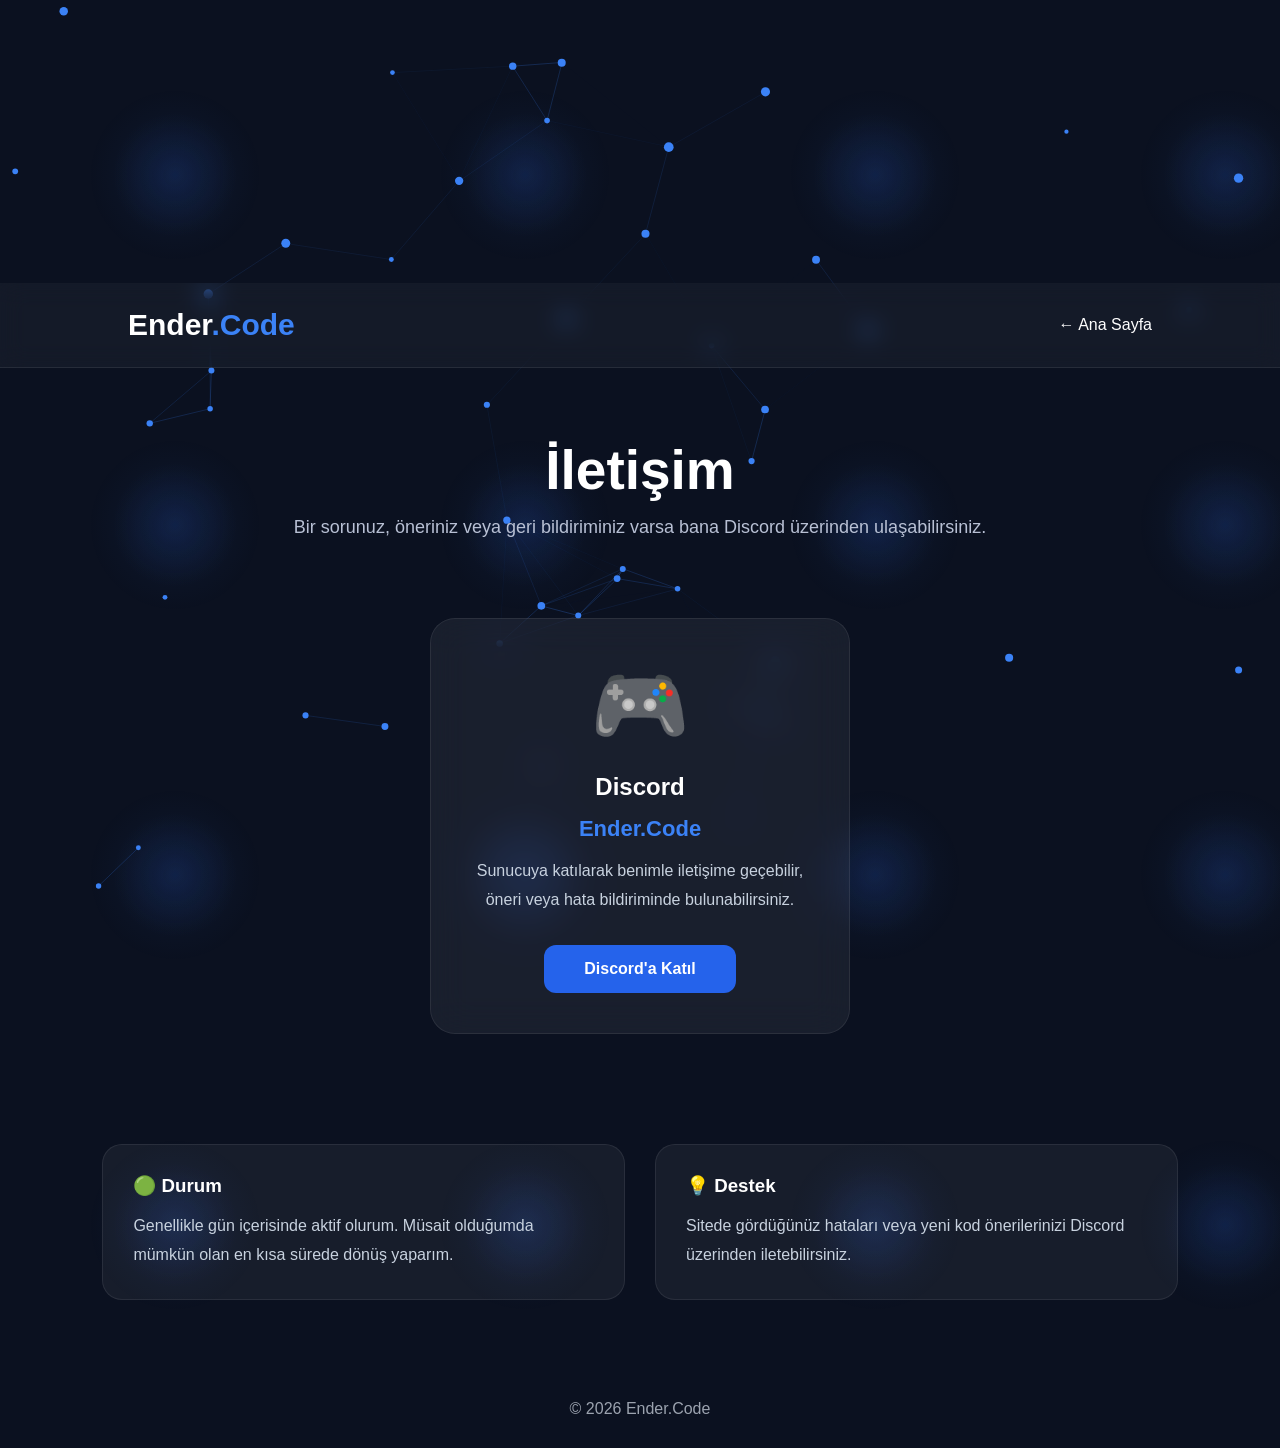
==== about.html @ ac8e67e0 "Siteyi güncelledim." ====
<!DOCTYPE html>
<html lang="tr">
<head>

<meta charset="UTF-8">
<meta name="viewport" content="width=device-width, initial-scale=1.0">

<title>Ender.Code | İletişim</title>

<link rel="stylesheet" href="d/about.css">

<link rel="preconnect" href="https://fonts.googleapis.com">
<link rel="preconnect" href="https://fonts.gstatic.com" crossorigin>

<link href="https://fonts.googleapis.com/css2?family=Poppins:wght@300;400;500;600;700&display=swap" rel="stylesheet">

</head>

<body>

<div id="particles"></div>

<header style="margin-top: -48.5%;">

<div class="logo">
Ender<span>.Code</span>
</div>

<a class="back" href="index.html">← Ana Sayfa</a>

</header>

<section class="hero">

<h1>İletişim</h1>

<p>
Bir sorunuz, öneriniz veya geri bildiriminiz varsa bana Discord üzerinden ulaşabilirsiniz.
</p>

</section>

<section class="contact">

<div class="discord-card">

<div class="icon">
🎮
</div>

<h2>Discord</h2>

<p class="username">
Ender.Code
</p>

<p class="desc">
Sunucuya katılarak benimle iletişime geçebilir, öneri veya hata bildiriminde bulunabilirsiniz.
</p>

<a href="#" class="btn">
Discord'a Katıl
</a>

</div>

</section>

<section class="info">

<div class="box">

<h3>🟢 Durum</h3>

<p>
Genellikle gün içerisinde aktif olurum.
Müsait olduğumda mümkün olan en kısa sürede dönüş yaparım.
</p>

</div>

<div class="box">

<h3>💡 Destek</h3>

<p>
Sitede gördüğünüz hataları veya yeni kod önerilerinizi Discord üzerinden iletebilirsiniz.
</p>

</div>

</section>

<footer>

<p>

© 2026 Ender.Code

</p>

</footer>

<script src="d/about.js"></script>

</body>
</html>
---- d/about.css ----
*{
margin:0;
padding:0;
box-sizing:border-box;
font-family:"Segoe UI",sans-serif;
}

body{
background:#0b1120;
color:white;
overflow-x:hidden;
}

/* Hareketli Arkaplan */

body::before{
content:"";
position:fixed;
width:200%;
height:200%;
background:
radial-gradient(circle,#2563eb22 0%,transparent 25%),
radial-gradient(circle,#3b82f611 0%,transparent 35%);
background-size:350px 350px;
animation:bg 18s linear infinite;
z-index:-2;
}

@keyframes bg{
from{
transform:translate(0,0);
}
to{
transform:translate(-220px,-220px);
}
}

header{
padding:25px 10%;
display:flex;
justify-content:space-between;
align-items:center;
background:rgba(255,255,255,.04);
backdrop-filter:blur(12px);
border-bottom:1px solid rgba(255,255,255,.08);
}

.logo{
font-size:30px;
font-weight:bold;
}

.logo span{
color:#3b82f6;
}

.back{
color:white;
text-decoration:none;
transition:.3s;
}

.back:hover{
color:#3b82f6;
}

.hero{
text-align:center;
padding:70px 20px 40px;
animation:fade 1s;
}

.hero h1{
font-size:55px;
margin-bottom:15px;
}

.hero p{
color:#b8c0d4;
font-size:18px;
}

/* ========================= */

.contact{

display:flex;
justify-content:center;

padding:40px;

}

.discord-card{

width:420px;

padding:40px;

border-radius:25px;

background:rgba(255,255,255,.06);

border:1px solid rgba(255,255,255,.08);

backdrop-filter:blur(18px);

text-align:center;

transition:.35s;

animation:float 5s ease-in-out infinite;

}

.discord-card:hover{

transform:translateY(-8px);

box-shadow:0 0 40px rgba(59,130,246,.35);

}

.icon{

font-size:80px;

margin-bottom:20px;

}

.username{

font-size:22px;

margin:15px 0;

color:#3b82f6;

font-weight:600;

}

.desc{

line-height:1.8;

color:#c8d2df;

margin-bottom:30px;

}

/* ========================= */

.btn{

display:inline-block;

padding:15px 40px;

border-radius:12px;

background:#2563eb;

color:white;

text-decoration:none;

font-weight:600;

transition:.3s;

animation:pulse 2s infinite;

}

.btn:hover{

transform:translateY(-4px);

box-shadow:0 0 25px #2563eb;

}

/* ========================= */

.info{

display:grid;

grid-template-columns:repeat(auto-fit,minmax(320px,1fr));

gap:30px;

padding:70px 8%;

}

.box{

background:rgba(255,255,255,.05);

padding:30px;

border-radius:20px;

border:1px solid rgba(255,255,255,.08);

transition:.3s;

}

.box:hover{

transform:translateY(-6px);

border-color:#3b82f6;

}

.box h3{

margin-bottom:15px;

}

.box p{

color:#c8d2df;

line-height:1.8;

}

/* ========================= */

footer{

padding:30px;

text-align:center;

color:#9ca3af;

}

/* ========================= */

@keyframes pulse{

0%{

box-shadow:0 0 0 rgba(37,99,235,.6);

}

50%{

box-shadow:0 0 25px rgba(37,99,235,.7);

}

100%{

box-shadow:0 0 0 rgba(37,99,235,.6);

}

}

@keyframes float{

0%{

transform:translateY(0px);

}

50%{

transform:translateY(-10px);

}

100%{

transform:translateY(0px);

}

}

@keyframes fadeUp{

from{

opacity:0;

transform:translateY(40px);

}

to{

opacity:1;

transform:translateY(0);

}

}

/* ========================= */

@media(max-width:768px){

.hero h1{

font-size:42px;

}

.discord-card{

width:100%;

}

header{

flex-direction:column;

gap:20px;

}

}
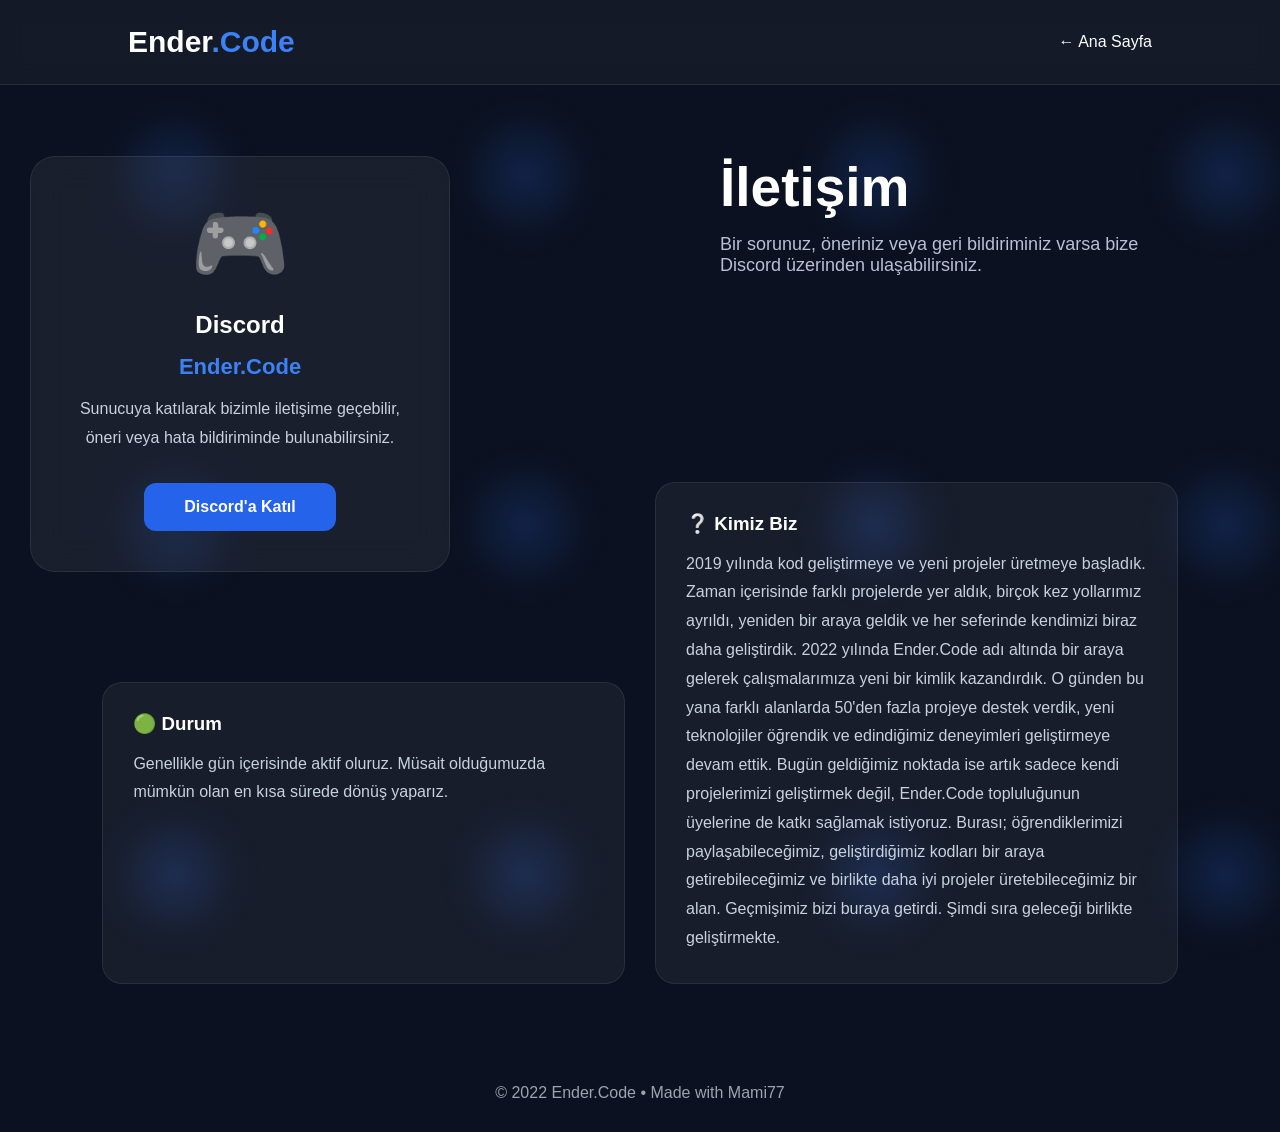
==== commit c68ddc0e: "Siteyi güncelledim." ====
--- a/about.html
+++ b/about.html
@@ -1,26 +1,436 @@
 <!DOCTYPE html>
 <html lang="tr">
 <head>
-
 <meta charset="UTF-8">
 <meta name="viewport" content="width=device-width, initial-scale=1.0">
-
-<title>Ender.Code | İletişim</title>
-
-<link rel="stylesheet" href="d/about.css">
-
-<link rel="preconnect" href="https://fonts.googleapis.com">
-<link rel="preconnect" href="https://fonts.gstatic.com" crossorigin>
-
-<link href="https://fonts.googleapis.com/css2?family=Poppins:wght@300;400;500;600;700&display=swap" rel="stylesheet">
+<title>Ender.Code | Hakkında</title>
+
+<style>
+
+*{
+margin:0;
+padding:0;
+box-sizing:border-box;
+font-family:"Segoe UI",sans-serif;
+}
+
+body{
+background:#0b1120;
+color:white;
+overflow-x:hidden;
+}
+
+/* Hareketli Arkaplan */
+
+body::before{
+content:"";
+position:fixed;
+width:200%;
+height:200%;
+background:
+radial-gradient(circle,#2563eb22 0%,transparent 25%),
+radial-gradient(circle,#3b82f611 0%,transparent 35%);
+background-size:350px 350px;
+animation:bg 18s linear infinite;
+z-index:-2;
+}
+
+@keyframes bg{
+from{
+transform:translate(0,0);
+}
+to{
+transform:translate(-220px,-220px);
+}
+}
+
+header{
+padding:25px 10%;
+display:flex;
+justify-content:space-between;
+align-items:center;
+background:rgba(255,255,255,.04);
+backdrop-filter:blur(12px);
+border-bottom:1px solid rgba(255,255,255,.08);
+}
+
+.logo{
+font-size:30px;
+font-weight:bold;
+}
+
+.logo span{
+color:#3b82f6;
+}
+
+.back{
+color:white;
+text-decoration:none;
+transition:.3s;
+}
+
+.back:hover{
+color:#3b82f6;
+}
+
+.hero{
+margin-left: 700px;
+margin-right: 100px;
+text-align:left;
+padding:70px 20px 40px;
+animation:fade 1s;
+}
+
+.hero h1{
+font-size:55px;
+margin-bottom:15px;
+}
+
+.hero p{
+color:#b8c0d4;
+font-size:18px;
+}
+
+.grid{
+width:90%;
+max-width:1200px;
+margin:auto;
+display:grid;
+grid-template-columns:repeat(auto-fit,minmax(240px,1fr));
+gap:30px;
+padding:40px 0 80px;
+}
+
+.card{
+background:rgba(255,255,255,.05);
+border:1px solid rgba(255,255,255,.08);
+backdrop-filter:blur(15px);
+border-radius:20px;
+padding:35px;
+text-align:center;
+text-decoration:none;
+color:white;
+transition:.35s;
+position:relative;
+overflow:hidden;
+}
+
+.card::before{
+content:"";
+position:absolute;
+width:180px;
+height:180px;
+background:#3b82f620;
+border-radius:50%;
+top:-80px;
+right:-80px;
+transition:.4s;
+}
+
+.card:hover::before{
+transform:scale(1.6);
+}
+
+.card:hover{
+transform:translateY(-12px);
+box-shadow:0 0 35px rgba(59,130,246,.35);
+border-color:#3b82f6;
+}
+
+.icon{
+font-size:65px;
+margin-bottom:20px;
+}
+
+.card h2{
+margin-bottom:10px;
+}
+
+.box{
+
+background:rgba(255,255,255,.05);
+
+padding:30px;
+
+border-radius:20px;
+
+border:1px solid rgba(255,255,255,.08);
+
+transition:.3s;
+
+}
+
+.box:hover{
+
+transform:translateY(-6px);
+
+border-color:#3b82f6;
+
+}
+
+.box h3{
+
+margin-bottom:15px;
+
+}
+
+.box p{
+
+color:#c8d2df;
+
+line-height:1.8;
+
+}
+
+/* ========================= */
+
+.contact{
+
+display:flex;
+justify-content:center;
+
+padding:40px;
+
+}
+
+.discord-card{
+
+width:420px;
+margin-left: -800px;
+margin-top: -200px;
+padding:40px;
+
+border-radius:25px;
+
+background:rgba(255,255,255,.06);
+
+border:1px solid rgba(255,255,255,.08);
+
+backdrop-filter:blur(18px);
+
+text-align:center;
+
+transition:.35s;
+
+animation:float 5s ease-in-out infinite;
+
+}
+
+.discord-card:hover{
+
+transform:translateY(-8px);
+
+box-shadow:0 0 40px rgba(59,130,246,.35);
+
+}
+
+.icon{
+
+font-size:80px;
+
+margin-bottom:20px;
+
+}
+
+.btn{
+
+display:inline-block;
+
+padding:15px 40px;
+
+border-radius:12px;
+
+background:#2563eb;
+
+color:white;
+
+text-decoration:none;
+
+font-weight:600;
+
+transition:.3s;
+
+animation:pulse 2s infinite;
+
+}
+
+.btn:hover{
+
+transform:translateY(-4px);
+
+box-shadow:0 0 25px #2563eb;
+
+}
+
+/* ========================= */
+
+.info{
+
+display:grid;
+
+grid-template-columns:repeat(auto-fit,minmax(320px,1fr));
+
+gap:30px;
+
+padding:70px 8%;
+
+}
+
+.username{
+
+font-size:22px;
+
+margin:15px 0;
+
+color:#3b82f6;
+
+font-weight:600;
+
+}
+
+.desc{
+
+line-height:1.8;
+
+color:#c8d2df;
+
+margin-bottom:30px;
+
+}
+
+footer{
+
+padding:30px;
+
+text-align:center;
+
+color:#9ca3af;
+
+}
+
+/* ========================= */
+
+@keyframes pulse{
+
+0%{
+
+box-shadow:0 0 0 rgba(37,99,235,.6);
+
+}
+
+50%{
+
+box-shadow:0 0 25px rgba(37,99,235,.7);
+
+}
+
+100%{
+
+box-shadow:0 0 0 rgba(37,99,235,.6);
+
+}
+
+}
+
+@keyframes float{
+
+0%{
+
+transform:translateY(0px);
+
+}
+
+50%{
+
+transform:translateY(-10px);
+
+}
+
+100%{
+
+transform:translateY(0px);
+
+}
+
+}
+
+@keyframes fadeUp{
+
+from{
+
+opacity:0;
+
+transform:translateY(40px);
+
+}
+
+to{
+
+opacity:1;
+
+transform:translateY(0);
+
+}
+
+}
+
+/* ========================= */
+
+@media(max-width:768px){
+
+.hero h1{
+
+font-size:42px;
+
+}
+
+.discord-card{
+
+width:100%;
+
+}
+
+header{
+
+flex-direction:column;
+
+gap:20px;
+
+}
+
+
+.card p{
+color:#b7bfd1;
+line-height:1.6;
+}
+
+footer{
+padding:30px;
+text-align:center;
+color:#7f8aa0;
+border-top:1px solid rgba(255,255,255,.08);
+}
+
+@keyframes fade{
+
+from{
+opacity:0;
+transform:translateY(40px);
+}
+
+to{
+opacity:1;
+transform:translateY(0);
+}
+
+}
+
+</style>
 
 </head>
-
 <body>
 
-<div id="particles"></div>
-
-<header style="margin-top: -48.5%;">
+<header>
 
 <div class="logo">
 Ender<span>.Code</span>
@@ -35,7 +445,7 @@
 <h1>İletişim</h1>
 
 <p>
-Bir sorunuz, öneriniz veya geri bildiriminiz varsa bana Discord üzerinden ulaşabilirsiniz.
+Bir sorunuz, öneriniz veya geri bildiriminiz varsa bize Discord üzerinden ulaşabilirsiniz.
 </p>
 
 </section>
@@ -55,7 +465,7 @@
 </p>
 
 <p class="desc">
-Sunucuya katılarak benimle iletişime geçebilir, öneri veya hata bildiriminde bulunabilirsiniz.
+Sunucuya katılarak bizimle iletişime geçebilir, öneri veya hata bildiriminde bulunabilirsiniz.
 </p>
 
 <a href="#" class="btn">
@@ -73,19 +483,22 @@
 <h3>🟢 Durum</h3>
 
 <p>
-Genellikle gün içerisinde aktif olurum.
-Müsait olduğumda mümkün olan en kısa sürede dönüş yaparım.
+Genellikle gün içerisinde aktif oluruz.
+Müsait olduğumuzda mümkün olan en kısa sürede dönüş yaparız.
 </p>
 
 </div>
 
-<div class="box">
-
-<h3>💡 Destek</h3>
+<div class="box" style="margin-top: -200px;">
+
+<h3>❔ Kimiz Biz</h3>
 
 <p>
-Sitede gördüğünüz hataları veya yeni kod önerilerinizi Discord üzerinden iletebilirsiniz.
-</p>
+2019 yılında kod geliştirmeye ve yeni projeler üretmeye başladık. Zaman içerisinde farklı projelerde yer aldık, birçok kez yollarımız ayrıldı, yeniden bir araya geldik ve her seferinde kendimizi biraz daha geliştirdik.
+2022 yılında Ender.Code adı altında bir araya gelerek çalışmalarımıza yeni bir kimlik kazandırdık. O günden bu yana farklı alanlarda 50'den fazla projeye destek verdik, yeni teknolojiler öğrendik ve edindiğimiz deneyimleri geliştirmeye devam ettik.
+Bugün geldiğimiz noktada ise artık sadece kendi projelerimizi geliştirmek değil, Ender.Code topluluğunun üyelerine de katkı sağlamak istiyoruz.
+Burası; öğrendiklerimizi paylaşabileceğimiz, geliştirdiğimiz kodları bir araya getirebileceğimiz ve birlikte daha iyi projeler üretebileceğimiz bir alan.
+Geçmişimiz bizi buraya getirdi. Şimdi sıra geleceği birlikte geliştirmekte.</p>
 
 </div>
 
@@ -93,15 +506,8 @@
 
 <footer>
 
-<p>
-
-© 2026 Ender.Code
-
-</p>
-
+© 2022 Ender.Code • Made with Mami77
 </footer>
-
-<script src="d/about.js"></script>
 
 </body>
 </html>
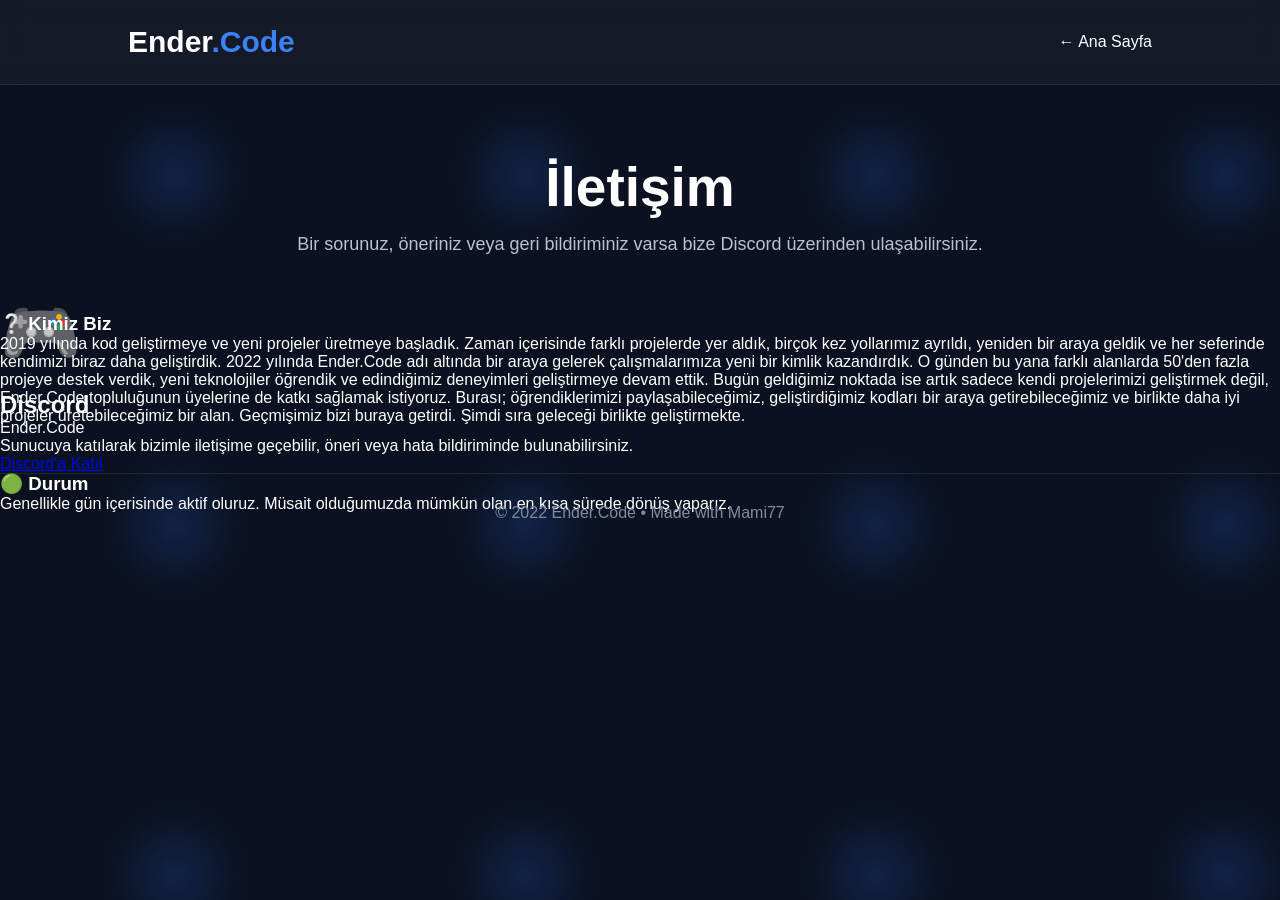
==== commit 9e257f7c: "Galayx" ====
--- a/about.html
+++ b/about.html
@@ -3,7 +3,10 @@
 <head>
 <meta charset="UTF-8">
 <meta name="viewport" content="width=device-width, initial-scale=1.0">
+<meta name="description" content="Ender.Code — Kodlar, projeler ve yazılım geliştirme çalışmalarının bulunduğu kişisel kod arşivi.">
 <title>Ender.Code | Hakkında</title>
+<link rel="icon" type="image/png" href="foto/weblogo.png">
+
 
 <style>
 
@@ -74,9 +77,7 @@
 }
 
 .hero{
-margin-left: 700px;
-margin-right: 100px;
-text-align:left;
+text-align:center;
 padding:70px 20px 40px;
 animation:fade 1s;
 }
@@ -146,259 +147,6 @@
 margin-bottom:10px;
 }
 
-.box{
-
-background:rgba(255,255,255,.05);
-
-padding:30px;
-
-border-radius:20px;
-
-border:1px solid rgba(255,255,255,.08);
-
-transition:.3s;
-
-}
-
-.box:hover{
-
-transform:translateY(-6px);
-
-border-color:#3b82f6;
-
-}
-
-.box h3{
-
-margin-bottom:15px;
-
-}
-
-.box p{
-
-color:#c8d2df;
-
-line-height:1.8;
-
-}
-
-/* ========================= */
-
-.contact{
-
-display:flex;
-justify-content:center;
-
-padding:40px;
-
-}
-
-.discord-card{
-
-width:420px;
-margin-left: -800px;
-margin-top: -200px;
-padding:40px;
-
-border-radius:25px;
-
-background:rgba(255,255,255,.06);
-
-border:1px solid rgba(255,255,255,.08);
-
-backdrop-filter:blur(18px);
-
-text-align:center;
-
-transition:.35s;
-
-animation:float 5s ease-in-out infinite;
-
-}
-
-.discord-card:hover{
-
-transform:translateY(-8px);
-
-box-shadow:0 0 40px rgba(59,130,246,.35);
-
-}
-
-.icon{
-
-font-size:80px;
-
-margin-bottom:20px;
-
-}
-
-.btn{
-
-display:inline-block;
-
-padding:15px 40px;
-
-border-radius:12px;
-
-background:#2563eb;
-
-color:white;
-
-text-decoration:none;
-
-font-weight:600;
-
-transition:.3s;
-
-animation:pulse 2s infinite;
-
-}
-
-.btn:hover{
-
-transform:translateY(-4px);
-
-box-shadow:0 0 25px #2563eb;
-
-}
-
-/* ========================= */
-
-.info{
-
-display:grid;
-
-grid-template-columns:repeat(auto-fit,minmax(320px,1fr));
-
-gap:30px;
-
-padding:70px 8%;
-
-}
-
-.username{
-
-font-size:22px;
-
-margin:15px 0;
-
-color:#3b82f6;
-
-font-weight:600;
-
-}
-
-.desc{
-
-line-height:1.8;
-
-color:#c8d2df;
-
-margin-bottom:30px;
-
-}
-
-footer{
-
-padding:30px;
-
-text-align:center;
-
-color:#9ca3af;
-
-}
-
-/* ========================= */
-
-@keyframes pulse{
-
-0%{
-
-box-shadow:0 0 0 rgba(37,99,235,.6);
-
-}
-
-50%{
-
-box-shadow:0 0 25px rgba(37,99,235,.7);
-
-}
-
-100%{
-
-box-shadow:0 0 0 rgba(37,99,235,.6);
-
-}
-
-}
-
-@keyframes float{
-
-0%{
-
-transform:translateY(0px);
-
-}
-
-50%{
-
-transform:translateY(-10px);
-
-}
-
-100%{
-
-transform:translateY(0px);
-
-}
-
-}
-
-@keyframes fadeUp{
-
-from{
-
-opacity:0;
-
-transform:translateY(40px);
-
-}
-
-to{
-
-opacity:1;
-
-transform:translateY(0);
-
-}
-
-}
-
-/* ========================= */
-
-@media(max-width:768px){
-
-.hero h1{
-
-font-size:42px;
-
-}
-
-.discord-card{
-
-width:100%;
-
-}
-
-header{
-
-flex-direction:column;
-
-gap:20px;
-
-}
-
-
 .card p{
 color:#b7bfd1;
 line-height:1.6;
@@ -482,7 +230,7 @@
 
 <h3>🟢 Durum</h3>
 
-<p>
+<p></p>
 Genellikle gün içerisinde aktif oluruz.
 Müsait olduğumuzda mümkün olan en kısa sürede dönüş yaparız.
 </p>
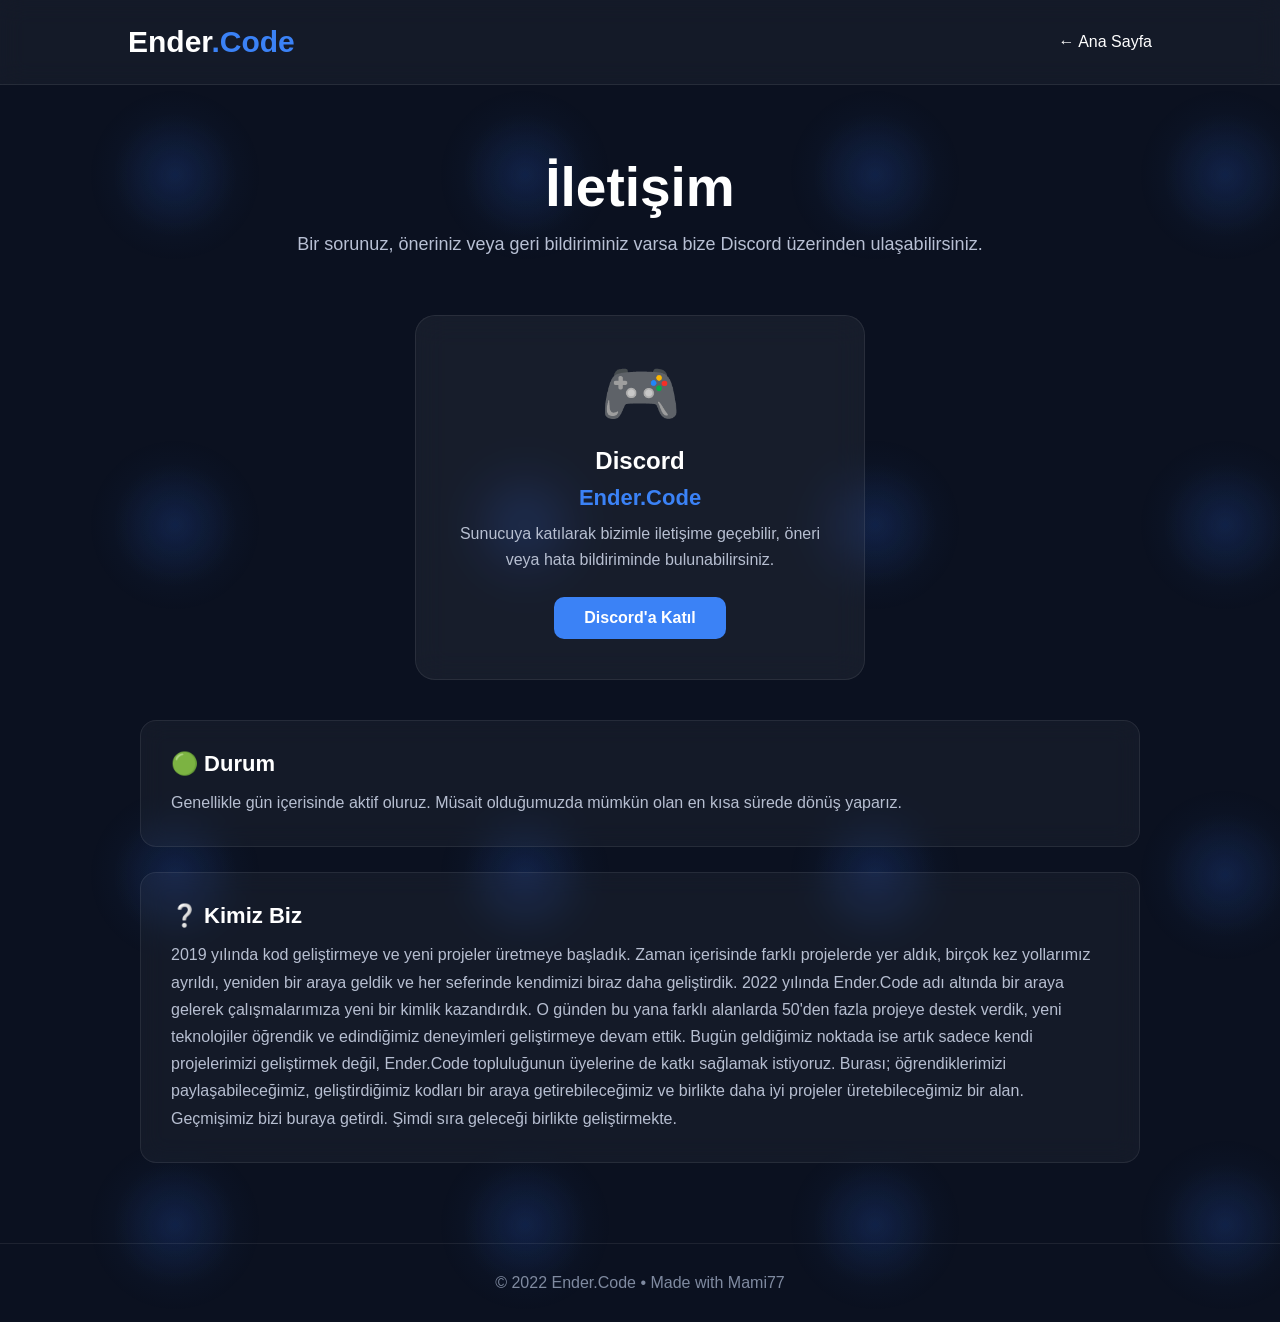
==== commit ef5fb02f: "Siteyi güncelledim." ====
--- a/about.html
+++ b/about.html
@@ -1,261 +1,62 @@
 <!DOCTYPE html>
 <html lang="tr">
 <head>
-<meta charset="UTF-8">
-<meta name="viewport" content="width=device-width, initial-scale=1.0">
-<meta name="description" content="Ender.Code — Kodlar, projeler ve yazılım geliştirme çalışmalarının bulunduğu kişisel kod arşivi.">
-<title>Ender.Code | Hakkında</title>
-<link rel="icon" type="image/png" href="foto/weblogo.png">
-
-
-<style>
-
-*{
-margin:0;
-padding:0;
-box-sizing:border-box;
-font-family:"Segoe UI",sans-serif;
-}
-
-body{
-background:#0b1120;
-color:white;
-overflow-x:hidden;
-}
-
-/* Hareketli Arkaplan */
-
-body::before{
-content:"";
-position:fixed;
-width:200%;
-height:200%;
-background:
-radial-gradient(circle,#2563eb22 0%,transparent 25%),
-radial-gradient(circle,#3b82f611 0%,transparent 35%);
-background-size:350px 350px;
-animation:bg 18s linear infinite;
-z-index:-2;
-}
-
-@keyframes bg{
-from{
-transform:translate(0,0);
-}
-to{
-transform:translate(-220px,-220px);
-}
-}
-
-header{
-padding:25px 10%;
-display:flex;
-justify-content:space-between;
-align-items:center;
-background:rgba(255,255,255,.04);
-backdrop-filter:blur(12px);
-border-bottom:1px solid rgba(255,255,255,.08);
-}
-
-.logo{
-font-size:30px;
-font-weight:bold;
-}
-
-.logo span{
-color:#3b82f6;
-}
-
-.back{
-color:white;
-text-decoration:none;
-transition:.3s;
-}
-
-.back:hover{
-color:#3b82f6;
-}
-
-.hero{
-text-align:center;
-padding:70px 20px 40px;
-animation:fade 1s;
-}
-
-.hero h1{
-font-size:55px;
-margin-bottom:15px;
-}
-
-.hero p{
-color:#b8c0d4;
-font-size:18px;
-}
-
-.grid{
-width:90%;
-max-width:1200px;
-margin:auto;
-display:grid;
-grid-template-columns:repeat(auto-fit,minmax(240px,1fr));
-gap:30px;
-padding:40px 0 80px;
-}
-
-.card{
-background:rgba(255,255,255,.05);
-border:1px solid rgba(255,255,255,.08);
-backdrop-filter:blur(15px);
-border-radius:20px;
-padding:35px;
-text-align:center;
-text-decoration:none;
-color:white;
-transition:.35s;
-position:relative;
-overflow:hidden;
-}
-
-.card::before{
-content:"";
-position:absolute;
-width:180px;
-height:180px;
-background:#3b82f620;
-border-radius:50%;
-top:-80px;
-right:-80px;
-transition:.4s;
-}
-
-.card:hover::before{
-transform:scale(1.6);
-}
-
-.card:hover{
-transform:translateY(-12px);
-box-shadow:0 0 35px rgba(59,130,246,.35);
-border-color:#3b82f6;
-}
-
-.icon{
-font-size:65px;
-margin-bottom:20px;
-}
-
-.card h2{
-margin-bottom:10px;
-}
-
-.card p{
-color:#b7bfd1;
-line-height:1.6;
-}
-
-footer{
-padding:30px;
-text-align:center;
-color:#7f8aa0;
-border-top:1px solid rgba(255,255,255,.08);
-}
-
-@keyframes fade{
-
-from{
-opacity:0;
-transform:translateY(40px);
-}
-
-to{
-opacity:1;
-transform:translateY(0);
-}
-
-}
-
-</style>
-
+  <meta charset="UTF-8">
+  <meta name="viewport" content="width=device-width, initial-scale=1.0">
+  <meta name="description" content="Ender.Code — Kodlar, projeler ve yazılım geliştirme çalışmalarının bulunduğu kişisel kod arşivi.">
+  <title>Ender.Code | İletişim</title>
+  <link rel="icon" type="image/png" href="foto/weblogo.png">
+  <link rel="stylesheet" href="css/about.css">
 </head>
 <body>
 
-<header>
+  <header>
+    <div class="logo">
+      Ender<span>.Code</span>
+    </div>
+    <a class="back" href="index.html">← Ana Sayfa</a>
+  </header>
 
-<div class="logo">
-Ender<span>.Code</span>
-</div>
+  <section class="hero">
+    <h1>İletişim</h1>
+    <p>Bir sorunuz, öneriniz veya geri bildiriminiz varsa bize Discord üzerinden ulaşabilirsiniz.</p>
+  </section>
 
-<a class="back" href="index.html">← Ana Sayfa</a>
+  <section class="contact">
+    <div class="discord-card">
+      <div class="icon">🎮</div>
+      <h2>Discord</h2>
+      <p class="username">Ender.Code</p>
+      <p class="desc">
+        Sunucuya katılarak bizimle iletişime geçebilir, öneri veya hata bildiriminde bulunabilirsiniz.
+      </p>
+      <a href="#" class="btn">Discord'a Katıl</a>
+    </div>
+  </section>
 
-</header>
+  <section class="info">
+    <div class="box">
+      <h3>🟢 Durum</h3>
+      <p>
+        Genellikle gün içerisinde aktif oluruz. Müsait olduğumuzda mümkün olan en kısa sürede dönüş yaparız.
+      </p>
+    </div>
 
-<section class="hero">
+    <div class="box">
+      <h3>❔ Kimiz Biz</h3>
+      <p>
+        2019 yılında kod geliştirmeye ve yeni projeler üretmeye başladık. Zaman içerisinde farklı projelerde yer aldık, birçok kez yollarımız ayrıldı, yeniden bir araya geldik ve her seferinde kendimizi biraz daha geliştirdik.
+        2022 yılında Ender.Code adı altında bir araya gelerek çalışmalarımıza yeni bir kimlik kazandırdık. O günden bu yana farklı alanlarda 50'den fazla projeye destek verdik, yeni teknolojiler öğrendik ve edindiğimiz deneyimleri geliştirmeye devam ettik.
+        Bugün geldiğimiz noktada ise artık sadece kendi projelerimizi geliştirmek değil, Ender.Code topluluğunun üyelerine de katkı sağlamak istiyoruz.
+        Burası; öğrendiklerimizi paylaşabileceğimiz, geliştirdiğimiz kodları bir araya getirebileceğimiz ve birlikte daha iyi projeler üretebileceğimiz bir alan.
+        Geçmişimiz bizi buraya getirdi. Şimdi sıra geleceği birlikte geliştirmekte.
+      </p>
+    </div>
+  </section>
 
-<h1>İletişim</h1>
-
-<p>
-Bir sorunuz, öneriniz veya geri bildiriminiz varsa bize Discord üzerinden ulaşabilirsiniz.
-</p>
-
-</section>
-
-<section class="contact">
-
-<div class="discord-card">
-
-<div class="icon">
-🎮
-</div>
-
-<h2>Discord</h2>
-
-<p class="username">
-Ender.Code
-</p>
-
-<p class="desc">
-Sunucuya katılarak bizimle iletişime geçebilir, öneri veya hata bildiriminde bulunabilirsiniz.
-</p>
-
-<a href="#" class="btn">
-Discord'a Katıl
-</a>
-
-</div>
-
-</section>
-
-<section class="info">
-
-<div class="box">
-
-<h3>🟢 Durum</h3>
-
-<p></p>
-Genellikle gün içerisinde aktif oluruz.
-Müsait olduğumuzda mümkün olan en kısa sürede dönüş yaparız.
-</p>
-
-</div>
-
-<div class="box" style="margin-top: -200px;">
-
-<h3>❔ Kimiz Biz</h3>
-
-<p>
-2019 yılında kod geliştirmeye ve yeni projeler üretmeye başladık. Zaman içerisinde farklı projelerde yer aldık, birçok kez yollarımız ayrıldı, yeniden bir araya geldik ve her seferinde kendimizi biraz daha geliştirdik.
-2022 yılında Ender.Code adı altında bir araya gelerek çalışmalarımıza yeni bir kimlik kazandırdık. O günden bu yana farklı alanlarda 50'den fazla projeye destek verdik, yeni teknolojiler öğrendik ve edindiğimiz deneyimleri geliştirmeye devam ettik.
-Bugün geldiğimiz noktada ise artık sadece kendi projelerimizi geliştirmek değil, Ender.Code topluluğunun üyelerine de katkı sağlamak istiyoruz.
-Burası; öğrendiklerimizi paylaşabileceğimiz, geliştirdiğimiz kodları bir araya getirebileceğimiz ve birlikte daha iyi projeler üretebileceğimiz bir alan.
-Geçmişimiz bizi buraya getirdi. Şimdi sıra geleceği birlikte geliştirmekte.</p>
-
-</div>
-
-</section>
-
-<footer>
-
-© 2022 Ender.Code • Made with Mami77
-</footer>
+  <footer>
+    © 2022 Ender.Code • Made with Mami77
+  </footer>
 
 </body>
 </html>
--- a/css/about.css
+++ b/css/about.css
@@ -0,0 +1,182 @@
+* {
+  margin: 0;
+  padding: 0;
+  box-sizing: border-box;
+  font-family: "Segoe UI", sans-serif;
+}
+
+body {
+  background: #0b1120;
+  color: white;
+  overflow-x: hidden;
+}
+
+/* Hareketli Arkaplan */
+body::before {
+  content: "";
+  position: fixed;
+  width: 200%;
+  height: 200%;
+  background:
+    radial-gradient(circle, #2563eb22 0%, transparent 25%),
+    radial-gradient(circle, #3b82f611 0%, transparent 35%);
+  background-size: 350px 350px;
+  animation: bg 18s linear infinite;
+  z-index: -2;
+}
+
+@keyframes bg {
+  from { transform: translate(0, 0); }
+  to { transform: translate(-220px, -220px); }
+}
+
+header {
+  padding: 25px 10%;
+  display: flex;
+  justify-content: space-between;
+  align-items: center;
+  background: rgba(255, 255, 255, .04);
+  backdrop-filter: blur(12px);
+  border-bottom: 1px solid rgba(255, 255, 255, .08);
+}
+
+.logo {
+  font-size: 30px;
+  font-weight: bold;
+}
+
+.logo span {
+  color: #3b82f6;
+}
+
+.back {
+  color: white;
+  text-decoration: none;
+  transition: .3s;
+}
+
+.back:hover {
+  color: #3b82f6;
+}
+
+.hero {
+  text-align: center;
+  padding: 70px 20px 40px;
+  animation: fade 1s;
+}
+
+.hero h1 {
+  font-size: 55px;
+  margin-bottom: 15px;
+}
+
+.hero p {
+  color: #b8c0d4;
+  font-size: 18px;
+}
+
+/* İletişim & Discord Kartı Stilleri */
+.contact {
+  display: flex;
+  justify-content: center;
+  padding: 20px 20px 40px;
+}
+
+.discord-card {
+  background: rgba(255, 255, 255, .05);
+  border: 1px solid rgba(255, 255, 255, .08);
+  backdrop-filter: blur(15px);
+  border-radius: 20px;
+  padding: 40px;
+  text-align: center;
+  max-width: 450px;
+  width: 100%;
+  transition: .35s;
+}
+
+.discord-card:hover {
+  transform: translateY(-8px);
+  box-shadow: 0 0 35px rgba(59, 130, 246, .35);
+  border-color: #3b82f6;
+}
+
+.icon {
+  font-size: 65px;
+  margin-bottom: 15px;
+}
+
+.discord-card .username {
+  font-size: 22px;
+  font-weight: bold;
+  color: #3b82f6;
+  margin: 10px 0;
+}
+
+.discord-card .desc {
+  color: #b7bfd1;
+  line-height: 1.6;
+  margin-bottom: 25px;
+}
+
+.btn {
+  display: inline-block;
+  background: #3b82f6;
+  color: white;
+  text-decoration: none;
+  padding: 12px 30px;
+  border-radius: 10px;
+  font-weight: bold;
+  transition: .3s;
+}
+
+.btn:hover {
+  background: #2563eb;
+  box-shadow: 0 0 15px rgba(59, 130, 246, .5);
+}
+
+/* Bilgi Kutuları Stilleri */
+.info {
+  width: 90%;
+  max-width: 1000px;
+  margin: 0 auto 80px;
+  display: flex;
+  flex-direction: column;
+  gap: 25px;
+}
+
+.box {
+  background: rgba(255, 255, 255, .04);
+  border: 1px solid rgba(255, 255, 255, .08);
+  backdrop-filter: blur(12px);
+  border-radius: 16px;
+  padding: 30px;
+}
+
+.box h3 {
+  font-size: 22px;
+  margin-bottom: 12px;
+  color: white;
+}
+
+.box p {
+  color: #b7bfd1;
+  line-height: 1.7;
+}
+
+footer {
+  padding: 30px;
+  text-align: center;
+  color: #7f8aa0;
+  border-top: 1px solid rgba(255, 255, 255, .08);
+}
+
+@keyframes fade {
+  from {
+    opacity: 0;
+    transform: translateY(40px);
+  }
+  to {
+    opacity: 1;
+    transform: translateY(0);
+  }
+}
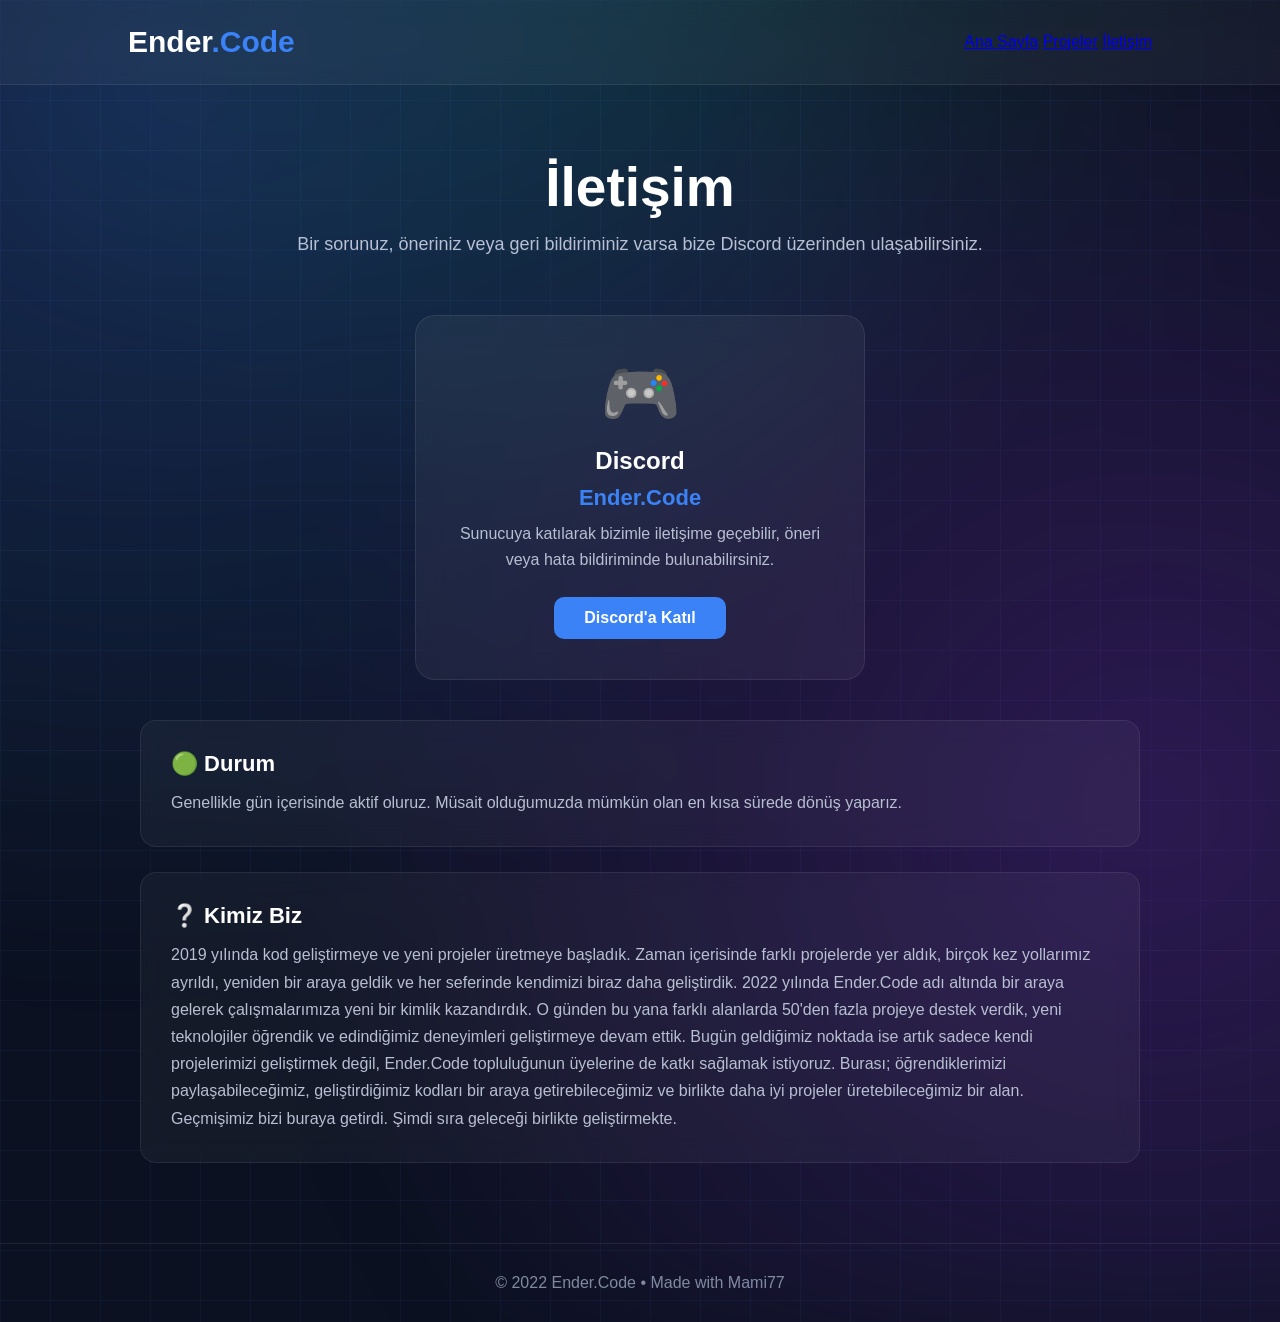
==== commit 4b61c6e6: "Siteyi güncelledim." ====
--- a/about.html
+++ b/about.html
@@ -10,12 +10,21 @@
 </head>
 <body>
 
-  <header>
-    <div class="logo">
-      Ender<span>.Code</span>
-    </div>
-    <a class="back" href="index.html">← Ana Sayfa</a>
-  </header>
+  <!-- Navbar -->
+<header>
+
+<div class="logo">
+Ender<span>.Code</span>
+</div>
+
+<nav>
+<a href="index.html">Ana Sayfa</a>
+<a href="home.html">Projeler</a>
+<a href="about.html">İletişim</a>
+</nav>
+
+</header>
+    <!-- Navbar -->
 
   <section class="hero">
     <h1>İletişim</h1>
@@ -30,7 +39,7 @@
       <p class="desc">
         Sunucuya katılarak bizimle iletişime geçebilir, öneri veya hata bildiriminde bulunabilirsiniz.
       </p>
-      <a href="#" class="btn">Discord'a Katıl</a>
+      <a href="https://discord.gg/wFmjdfRCZX" class="btn">Discord'a Katıl</a>
     </div>
   </section>
 
--- a/css/about.css
+++ b/css/about.css
@@ -1,34 +1,79 @@
-* {
-  margin: 0;
-  padding: 0;
-  box-sizing: border-box;
-  font-family: "Segoe UI", sans-serif;
-}
-
-body {
-  background: #0b1120;
-  color: white;
-  overflow-x: hidden;
-}
-
-/* Hareketli Arkaplan */
+/* Arka Plan */
+
+*{
+    margin:0;
+    padding:0;
+    box-sizing:border-box;
+    font-family:Segoe UI,Tahoma,Geneva,Verdana,sans-serif;
+}
+
+body{
+    background:#0b1120;
+    color:#fff;
+    overflow-x:hidden;
+    margin: 0;
+    padding: 0;
+    font-family: 'Segoe UI', Tahoma, Geneva, Verdana, sans-serif;
+    min-height: 100vh;
+    position: relative;
+}
+
 body::before {
   content: "";
   position: fixed;
+  top: 0;
+  left: 0;
   width: 200%;
   height: 200%;
-  background:
-    radial-gradient(circle, #2563eb22 0%, transparent 25%),
-    radial-gradient(circle, #3b82f611 0%, transparent 35%);
-  background-size: 350px 350px;
-  animation: bg 18s linear infinite;
+  background-image: 
+    linear-gradient(rgba(59, 130, 246, 0.07) 1px, transparent 1px),
+    linear-gradient(90deg, rgba(59, 130, 246, 0.07) 1px, transparent 1px);
+  background-size: 50px 50px;
+  animation: gridMove 20s linear infinite;
   z-index: -2;
-}
-
-@keyframes bg {
-  from { transform: translate(0, 0); }
-  to { transform: translate(-220px, -220px); }
-}
+  pointer-events: none;
+}
+
+body::after {
+  content: "";
+  position: fixed;
+  top: -50%;
+  left: -50%;
+  width: 200%;
+  height: 200%;
+  background: 
+    radial-gradient(circle at 30% 30%, rgba(59, 130, 246, 0.25) 0%, transparent 40%),
+    radial-gradient(circle at 70% 70%, rgba(147, 51, 234, 0.25) 0%, transparent 40%),
+    radial-gradient(circle at 50% 20%, rgba(16, 185, 129, 0.15) 0%, transparent 35%);
+  filter: blur(60px);
+  animation: auraRotate 25s linear infinite;
+  z-index: -1;
+  pointer-events: none;
+}
+
+
+@keyframes gridMove {
+  0% {
+    transform: translate(0, 0);
+  }
+  100% {
+    transform: translate(-50px, -50px);
+  }
+}
+
+@keyframes auraRotate {
+  0% {
+    transform: rotate(0deg) scale(1);
+  }
+  50% {
+    transform: rotate(180deg) scale(1.15);
+  }
+  100% {
+    transform: rotate(360deg) scale(1);
+  }
+}
+
+/* Arka Plan */
 
 header {
   padding: 25px 10%;
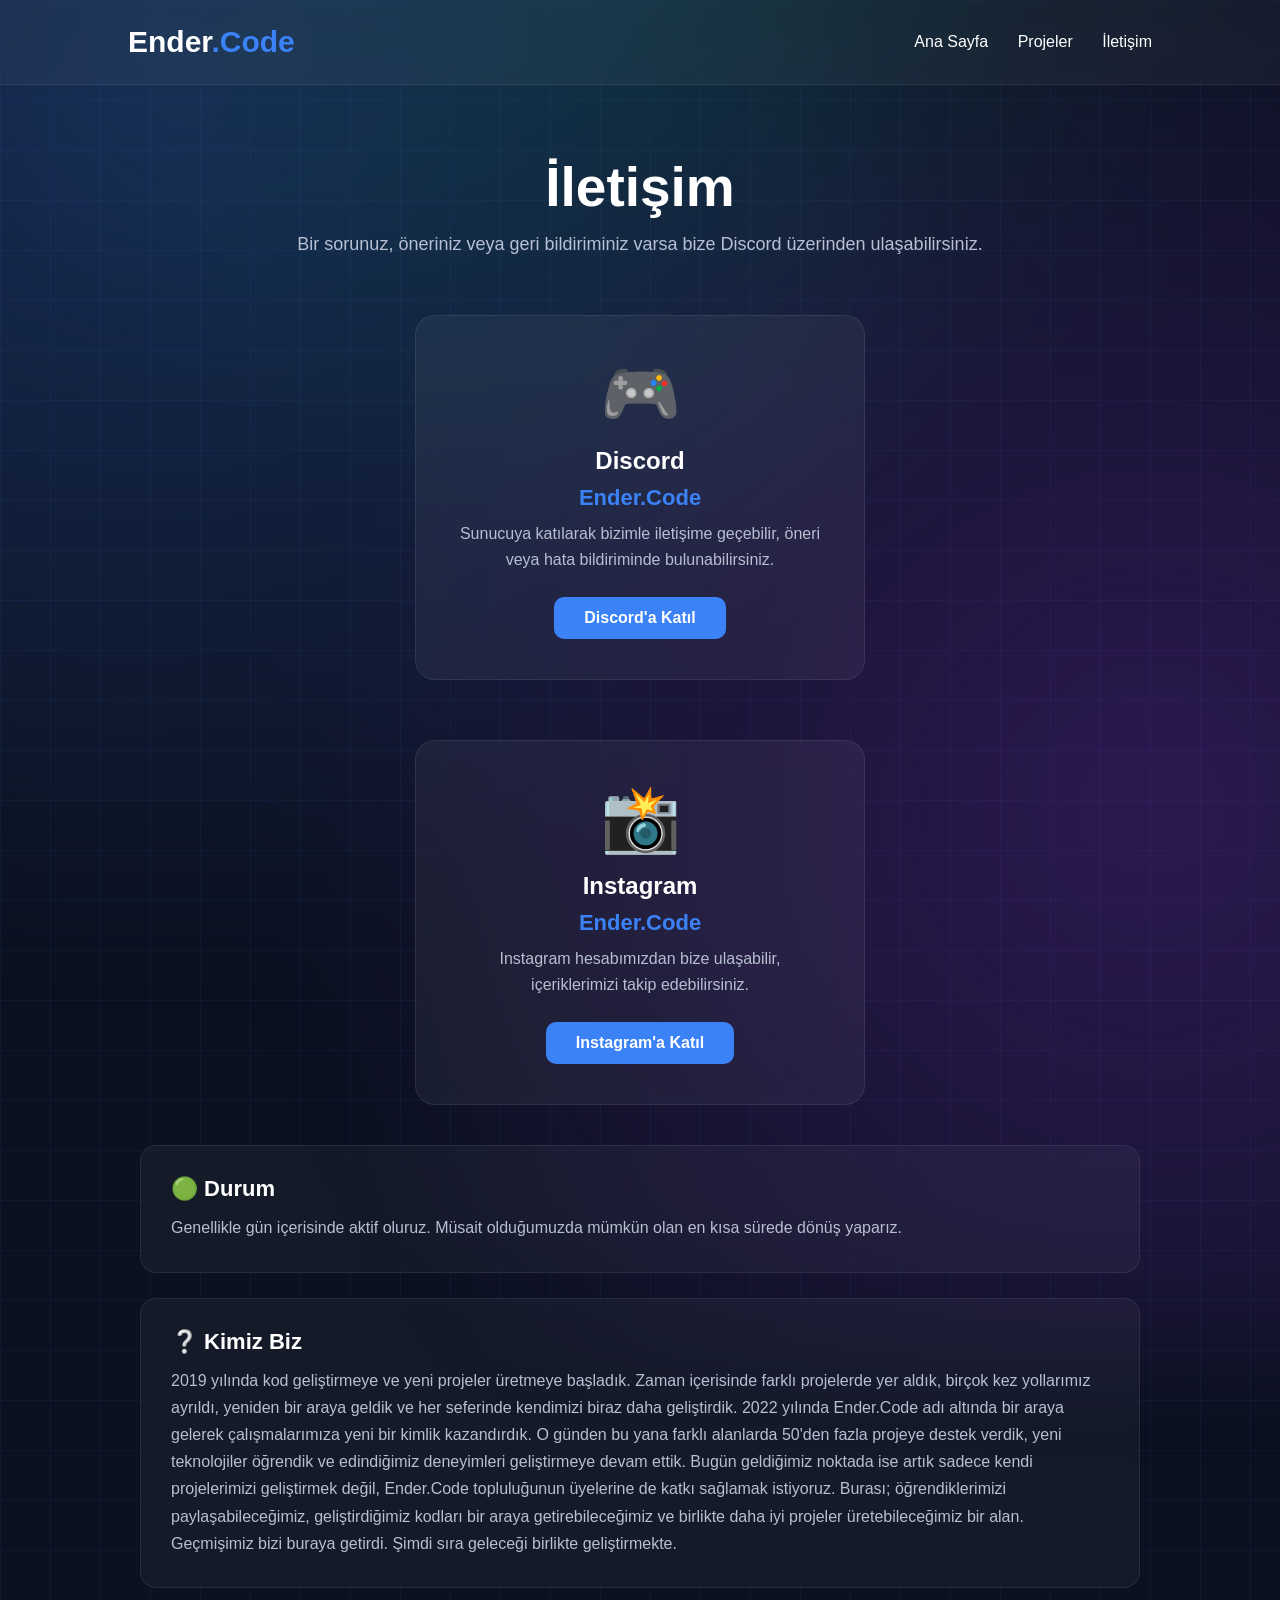
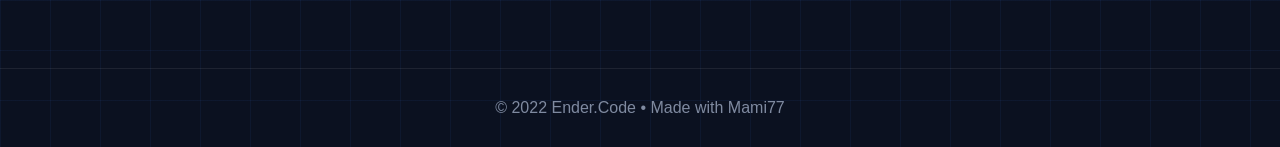
==== commit 478408a9: "Siteyi güncelledim." ====
--- a/about.html
+++ b/about.html
@@ -43,6 +43,18 @@
     </div>
   </section>
 
+   <section class="contact">
+    <div class="discord-card">
+      <div class="icon">📸</div>
+      <h2>Instagram</h2>
+      <p class="username">Ender.Code</p>
+      <p class="desc">
+        Instagram hesabımızdan bize ulaşabilir, içeriklerimizi takip edebilirsiniz.
+      </p>
+      <a href="https://instagram.com/ender.code" class="btn">Instagram'a Katıl</a>
+    </div>
+  </section>
+
   <section class="info">
     <div class="box">
       <h3>🟢 Durum</h3>
--- a/css/about.css
+++ b/css/about.css
@@ -74,35 +74,39 @@
 }
 
 /* Arka Plan */
-
-header {
-  padding: 25px 10%;
-  display: flex;
-  justify-content: space-between;
-  align-items: center;
-  background: rgba(255, 255, 255, .04);
-  backdrop-filter: blur(12px);
-  border-bottom: 1px solid rgba(255, 255, 255, .08);
-}
-
-.logo {
-  font-size: 30px;
-  font-weight: bold;
-}
-
-.logo span {
-  color: #3b82f6;
-}
-
-.back {
-  color: white;
-  text-decoration: none;
-  transition: .3s;
-}
-
-.back:hover {
-  color: #3b82f6;
-}
+/* Navbar */
+
+header{
+    display:flex;
+    justify-content:space-between;
+    align-items:center;
+    padding:25px 10%;
+    backdrop-filter:blur(12px);
+    background:rgba(255,255,255,.04);
+    border-bottom:1px solid rgba(255,255,255,.08);
+}
+
+.logo{
+    font-size:30px;
+    font-weight:bold;
+}
+
+.logo span{
+    color:#3b82f6;
+}
+
+nav a{
+    color:#fff;
+    text-decoration:none;
+    margin-left:25px;
+    transition:.3s;
+}
+
+nav a:hover{
+    color:#3b82f6;
+}
+
+/* Navbar */
 
 .hero {
   text-align: center;
